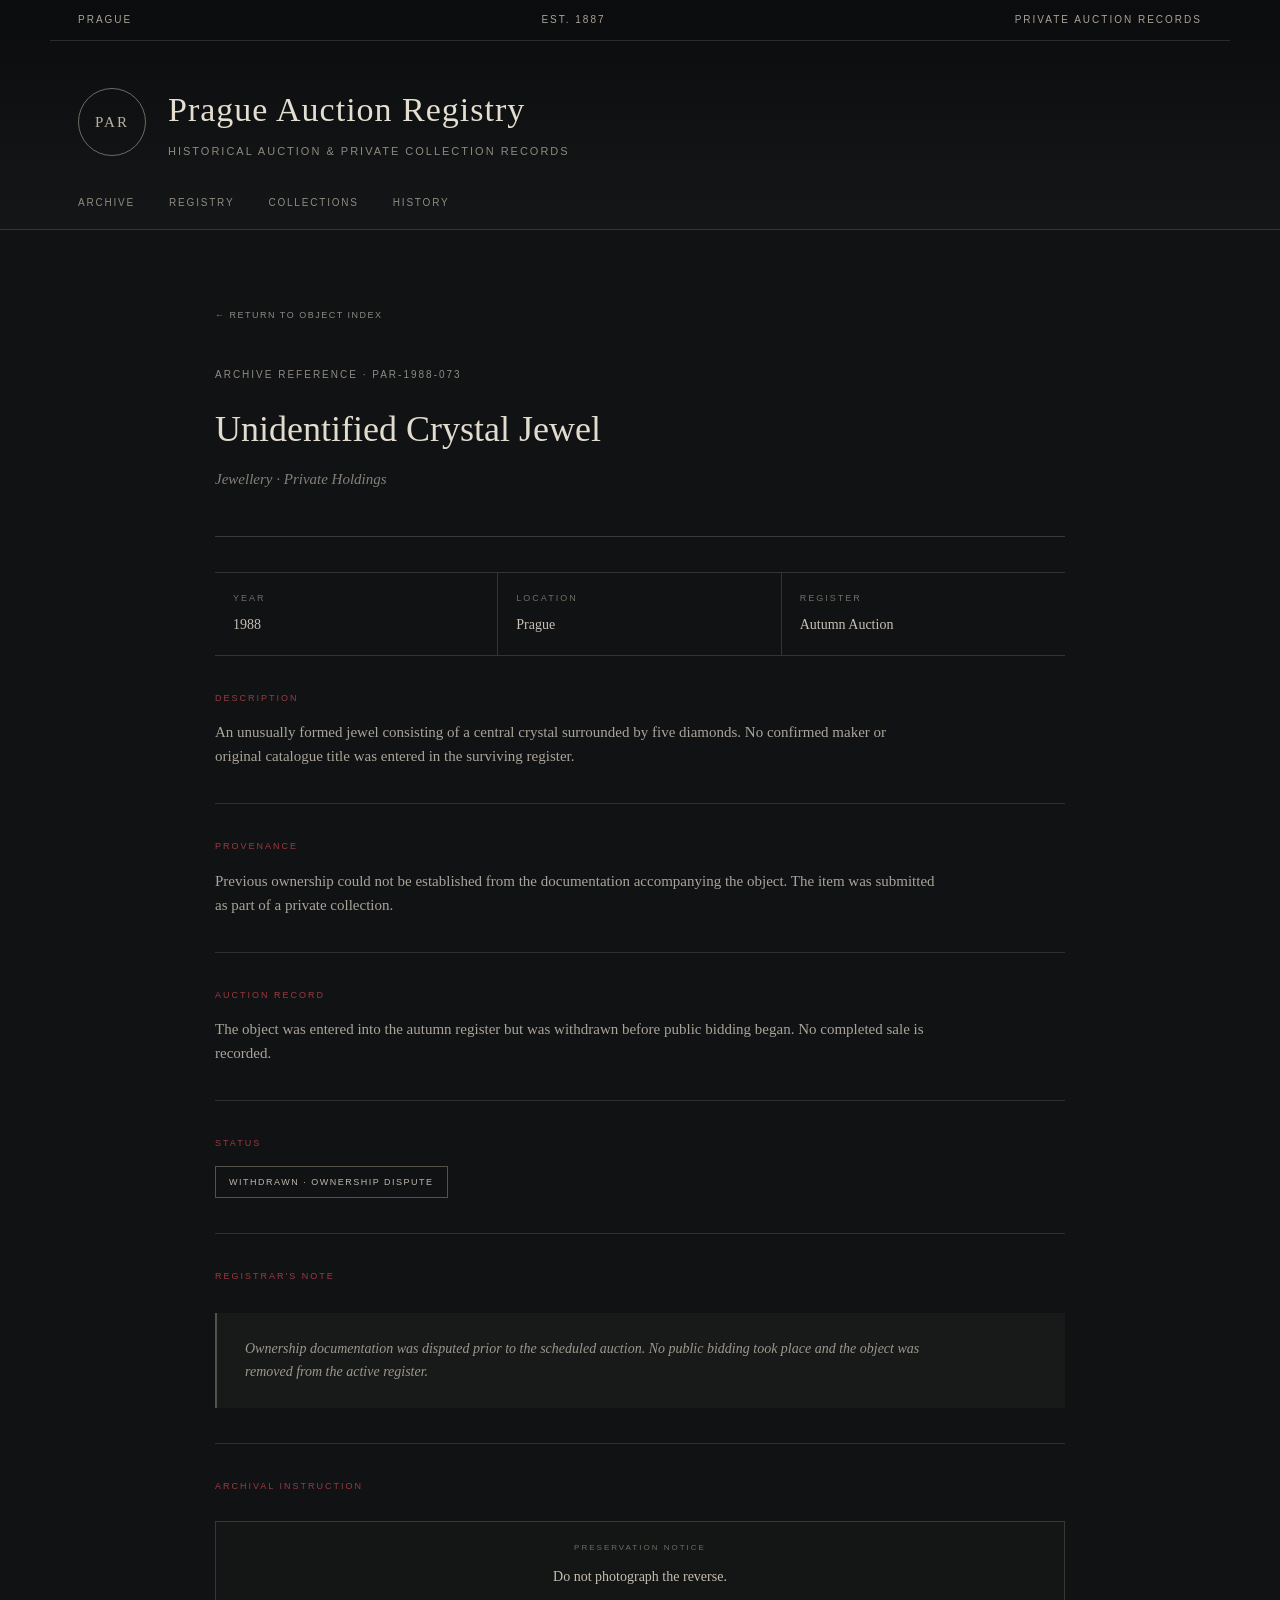
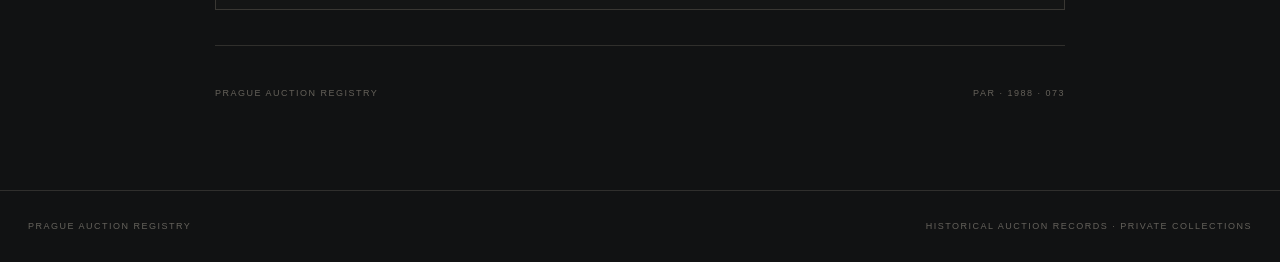
==== record-1988.html @ d550ae24 "Create record-1988.html" ====
<!DOCTYPE html>
<html lang="en">
<head>
    <meta charset="UTF-8">
    <meta name="viewport" content="width=device-width, initial-scale=1.0">

    <title>PAR-1988-073 · Prague Auction Registry</title>

    <link rel="stylesheet" href="style.css">

    <style>

        .record-page {
            max-width: 850px;
            margin: auto;
        }

        .record-header {
            padding-bottom: 30px;
            border-bottom: 1px solid #3b3935;
        }

        .record-reference {
            font-family: Arial, sans-serif;
            font-size: 10px;
            letter-spacing: 2px;
            color: #8f8b82;
            margin-bottom: 18px;
        }

        .record-title {
            margin: 0;

            font-size: 36px;
            font-weight: normal;

            color: #e2dcd0;
        }

        .record-subtitle {
            margin-top: 8px;

            font-size: 15px;
            font-style: italic;

            color: #858178;
        }

        .record-meta {
            margin-top: 35px;

            display: grid;
            grid-template-columns: repeat(3, 1fr);

            border-top: 1px solid #353431;
            border-bottom: 1px solid #353431;
        }

        .meta-item {
            padding: 18px;

            border-right: 1px solid #353431;
        }

        .meta-item:last-child {
            border-right: none;
        }

        .meta-label {
            display: block;

            margin-bottom: 6px;

            font-family: Arial, sans-serif;
            font-size: 9px;
            letter-spacing: 2px;
            text-transform: uppercase;

            color: #706d66;
        }

        .meta-value {
            font-size: 14px;
            color: #c7c0b3;
        }

        .record-section {
            padding: 35px 0;

            border-bottom: 1px solid #302f2c;
        }

        .record-section h3 {
            margin: 0 0 15px;

            font-family: Arial, sans-serif;
            font-size: 9px;
            letter-spacing: 2px;
            text-transform: uppercase;

            font-weight: normal;

            color: #9b3a40;
        }

        .record-section p {
            margin: 0;

            max-width: 720px;

            font-size: 15px;
            color: #aaa49a;
        }

        .status {
            display: inline-block;

            padding: 8px 13px;

            border: 1px solid #55514a;

            font-family: Arial, sans-serif;
            font-size: 9px;
            letter-spacing: 1.5px;
            text-transform: uppercase;

            color: #bdb6aa;
        }

        .archival-note {
            margin-top: 30px;

            padding: 25px 28px;

            background: #181919;

            border-left: 2px solid #55514a;
        }

        .archival-note p {
            font-size: 14px;
            font-style: italic;

            color: #9d988e;
        }

        .reverse-notice {
            margin-top: 28px;

            padding: 20px;

            border: 1px solid #393733;

            background: #141515;

            text-align: center;
        }

        .reverse-notice span {
            display: block;

            margin-bottom: 8px;

            font-family: Arial, sans-serif;
            font-size: 8px;
            letter-spacing: 2px;
            text-transform: uppercase;

            color: #6f6b63;
        }

        .reverse-notice strong {
            font-size: 14px;
            font-weight: normal;

            color: #c5beb1;
        }

        .record-footer {
            margin-top: 40px;

            display: flex;
            justify-content: space-between;

            font-family: Arial, sans-serif;
            font-size: 9px;
            letter-spacing: 1.5px;
            text-transform: uppercase;

            color: #65615a;
        }

        .back-link {
            display: inline-block;

            margin-bottom: 45px;

            color: #8d8981;

            font-family: Arial, sans-serif;
            font-size: 9px;
            letter-spacing: 1.5px;
            text-transform: uppercase;

            text-decoration: none;
        }

        .back-link:hover {
            color: #b43d43;
        }


        @media (max-width: 700px) {

            .record-title {
                font-size: 28px;
            }

            .record-meta {
                grid-template-columns: 1fr;
            }

            .meta-item {
                border-right: none;
                border-bottom: 1px solid #353431;
            }

            .meta-item:last-child {
                border-bottom: none;
            }

            .record-footer {
                flex-direction: column;
                gap: 8px;
            }

        }

    </style>

</head>


<body>


<header class="site-header">

    <div class="header-strip">
        <span>PRAGUE</span>
        <span>EST. 1887</span>
        <span>PRIVATE AUCTION RECORDS</span>
    </div>

    <div class="header-main">

        <div class="registry-mark">
            <div class="mark-circle">PAR</div>
        </div>

        <div class="title-block">
            <h1>Prague Auction Registry</h1>
            <p>Historical Auction &amp; Private Collection Records</p>
        </div>

    </div>

    <nav class="main-nav">
        <a href="index.html">ARCHIVE</a>
        <a href="#">REGISTRY</a>
        <a href="#">COLLECTIONS</a>
        <a href="#">HISTORY</a>
    </nav>

</header>


<main>


    <div class="record-page">

        <a href="index.html" class="back-link">
            ← RETURN TO OBJECT INDEX
        </a>


        <section class="record-header">

            <div class="record-reference">
                ARCHIVE REFERENCE · PAR-1988-073
            </div>

            <h2 class="record-title">
                Unidentified Crystal Jewel
            </h2>

            <p class="record-subtitle">
                Jewellery · Private Holdings
            </p>

        </section>


        <section class="record-meta">

            <div class="meta-item">

                <span class="meta-label">
                    Year
                </span>

                <span class="meta-value">
                    1988
                </span>

            </div>


            <div class="meta-item">

                <span class="meta-label">
                    Location
                </span>

                <span class="meta-value">
                    Prague
                </span>

            </div>


            <div class="meta-item">

                <span class="meta-label">
                    Register
                </span>

                <span class="meta-value">
                    Autumn Auction
                </span>

            </div>

        </section>


        <section class="record-section">

            <h3>
                Description
            </h3>

            <p>
                An unusually formed jewel consisting of a central
                crystal surrounded by five diamonds. No confirmed
                maker or original catalogue title was entered in
                the surviving register.
            </p>

        </section>


        <section class="record-section">

            <h3>
                Provenance
            </h3>

            <p>
                Previous ownership could not be established from
                the documentation accompanying the object.
                The item was submitted as part of a private
                collection.
            </p>

        </section>


        <section class="record-section">

            <h3>
                Auction Record
            </h3>

            <p>
                The object was entered into the autumn register
                but was withdrawn before public bidding began.
                No completed sale is recorded.
            </p>

        </section>


        <section class="record-section">

            <h3>
                Status
            </h3>

            <span class="status">
                Withdrawn · Ownership Dispute
            </span>

        </section>


        <section class="record-section">

            <h3>
                Registrar's Note
            </h3>

            <div class="archival-note">

                <p>
                    Ownership documentation was disputed prior
                    to the scheduled auction. No public bidding
                    took place and the object was removed from
                    the active register.
                </p>

            </div>

        </section>


        <section class="record-section">

            <h3>
                Archival Instruction
            </h3>

            <div class="reverse-notice">

                <span>
                    Preservation Notice
                </span>

                <strong>
                    Do not photograph the reverse.
                </strong>

            </div>

        </section>


        <div class="record-footer">

            <span>
                Prague Auction Registry
            </span>

            <span>
                PAR · 1988 · 073
            </span>

        </div>

    </div>


</main>


<footer>

    <div>
        PRAGUE AUCTION REGISTRY
    </div>

    <div>
        HISTORICAL AUCTION RECORDS · PRIVATE COLLECTIONS
    </div>

</footer>


</body>
</html>
---- style.css ----
/* =========================================
   PRAGUE AUCTION REGISTRY
   Historical Registry Aesthetic
   ========================================= */

* {
    box-sizing: border-box;
}

html {
    scroll-behavior: smooth;
}

body {
    margin: 0;
    background: #111213;
    color: #d8d2c5;
    font-family: Georgia, "Times New Roman", serif;
    line-height: 1.6;
}


/* =========================================
   HEADER
   ========================================= */

.site-header {
    background:
        linear-gradient(
            180deg,
            #0b0c0d 0%,
            #151617 100%
        );

    border-bottom: 1px solid #383735;
}

.header-strip {
    max-width: 1180px;
    margin: auto;
    padding: 12px 28px;

    display: flex;
    justify-content: space-between;

    font-family: Arial, sans-serif;
    font-size: 10px;
    letter-spacing: 2px;
    text-transform: uppercase;

    color: #aaa397;

    border-bottom: 1px solid #292a29;
}


/* Czech-inspired accent line */

.header-strip::after {
    content: "";
    position: absolute;
    left: 0;
    right: 0;
}


/* =========================================
   HEADER MAIN
   ========================================= */

.header-main {
    max-width: 1180px;
    margin: auto;
    padding: 42px 28px 34px;

    display: flex;
    align-items: center;
    gap: 22px;
}

.registry-mark {
    flex-shrink: 0;
}

.mark-circle {
    width: 68px;
    height: 68px;

    border: 1px solid #706b61;
    border-radius: 50%;

    display: flex;
    align-items: center;
    justify-content: center;

    color: #b9b1a2;

    font-family: Georgia, serif;
    font-size: 15px;
    letter-spacing: 2px;
}

.title-block h1 {
    margin: 0;

    font-size: 34px;
    font-weight: normal;
    letter-spacing: 1px;

    color: #e4ded1;
}

.title-block p {
    margin: 6px 0 0;

    font-family: Arial, sans-serif;
    font-size: 11px;
    letter-spacing: 2px;
    text-transform: uppercase;

    color: #8f8a80;
}


/* =========================================
   NAVIGATION
   ========================================= */

.main-nav {
    max-width: 1180px;
    margin: auto;

    padding: 0 28px 18px;

    display: flex;
    gap: 34px;
}

.main-nav a {
    color: #918c82;
    text-decoration: none;

    font-family: Arial, sans-serif;
    font-size: 10px;
    letter-spacing: 1.8px;

    transition: color 0.2s ease;
}

.main-nav a:hover {
    color: #b43d43;
}


/* =========================================
   MAIN
   ========================================= */

main {
    max-width: 1000px;
    margin: auto;
    padding: 70px 28px 90px;
}


/* =========================================
   INTRO
   ========================================= */

.intro {
    max-width: 760px;
    margin-bottom: 65px;
}

.section-label {
    margin-bottom: 13px;

    font-family: Arial, sans-serif;
    font-size: 9px;
    letter-spacing: 2.5px;
    text-transform: uppercase;

    color: #9b3a40;
}

.intro h2 {
    margin: 0 0 18px;

    font-size: 32px;
    font-weight: normal;

    color: #e1dbcf;
}

.intro p {
    margin: 0;

    max-width: 690px;

    font-size: 15px;
    color: #a9a398;
}


/* =========================================
   INDEX SECTION
   ========================================= */

.index-section {
    border-top: 1px solid #3a3936;
}

.section-heading {
    display: grid;
    grid-template-columns: 1fr 240px;

    padding: 15px 18px;

    font-family: Arial, sans-serif;
    font-size: 9px;
    letter-spacing: 2px;
    text-transform: uppercase;

    color: #77736b;

    border-bottom: 1px solid #302f2d;
}


/* =========================================
   OBJECT ENTRIES
   ========================================= */

.object-entry {
    display: grid;
    grid-template-columns: 1fr 240px;

    padding: 21px 18px;

    border-bottom: 1px solid #292927;

    cursor: pointer;

    transition:
        background 0.2s ease,
        padding-left 0.2s ease;
}

.object-entry:hover {
    background: #181918;
    padding-left: 24px;
}

.object-name {
    font-size: 16px;
    color: #d4cec1;
}

.object-meta {
    font-family: Arial, sans-serif;
    font-size: 10px;
    letter-spacing: 1px;
    text-transform: uppercase;

    color: #77746d;

    display: flex;
    align-items: center;
}


/* =========================================
   OBJECT PANEL
   ========================================= */

.object-panel {
    display: none;

    position: relative;

    margin: 50px 0;

    padding: 38px 42px;

    background: #1b1c1c;

    border: 1px solid #4a4741;

    box-shadow:
        0 18px 45px rgba(0, 0, 0, 0.35);
}

.object-panel.visible {
    display: block;
}

.close-panel {
    position: absolute;
    top: 15px;
    right: 18px;

    border: none;
    background: transparent;

    color: #77736c;

    font-size: 24px;

    cursor: pointer;
}

.close-panel:hover {
    color: #b43d43;
}

.object-panel h2 {
    margin: 0 0 30px;

    font-size: 27px;
    font-weight: normal;

    color: #e2dcd0;
}

.panel-details {
    border-top: 1px solid #373632;
}

.panel-details p {
    margin: 0;
    padding: 13px 0;

    display: flex;
    justify-content: space-between;

    border-bottom: 1px solid #2d2d2a;
}

.panel-details span {
    font-family: Arial, sans-serif;
    font-size: 9px;
    letter-spacing: 2px;
    text-transform: uppercase;

    color: #77736b;
}

.panel-details strong {
    font-weight: normal;
    color: #c9c2b5;
}

.panel-note {
    margin: 28px 0 0;

    font-size: 13px;
    font-style: italic;

    color: #858178;
}


/* =========================================
   REFERENCE SEARCH
   ========================================= */

.reference-search {
    margin-top: 85px;

    padding: 42px;

    background: #191a1a;

    border: 1px solid #383733;
}

.reference-search h2 {
    margin: 0 0 10px;

    font-size: 25px;
    font-weight: normal;

    color: #ddd7ca;
}

.reference-search > p {
    margin: 0 0 25px;

    font-size: 14px;
    color: #929087;
}

.search-box {
    display: flex;
    max-width: 620px;
}

.search-box input {
    flex: 1;

    padding: 15px 17px;

    background: #0f1010;

    border: 1px solid #45433f;
    border-right: none;

    color: #d8d1c4;

    font-family: Georgia, serif;
    font-size: 14px;

    outline: none;
}

.search-box input:focus {
    border-color: #6b665d;
}

.search-box button {
    padding: 0 25px;

    background: #252624;

    border: 1px solid #45433f;

    color: #c5beb1;

    font-family: Arial, sans-serif;
    font-size: 9px;
    letter-spacing: 1.8px;

    cursor: pointer;
}

.search-box button:hover {
    background: #302f2c;
    color: #e0d9cc;
}

.search-message {
    min-height: 20px;

    margin: 13px 0 0;

    font-family: Arial, sans-serif;
    font-size: 10px;
    letter-spacing: 0.8px;

    color: #a33a40;
}


/* =========================================
   ARCHIVE NOTE
   ========================================= */

.archive-note {
    margin-top: 70px;

    padding: 28px 30px;

    border-left: 2px solid #3e4142;

    background: #161717;
}

.note-label {
    margin-bottom: 8px;

    font-family: Arial, sans-serif;
    font-size: 9px;
    letter-spacing: 2px;
    text-transform: uppercase;

    color: #77746d;
}

.archive-note p {
    margin: 0;

    max-width: 720px;

    font-size: 13px;
    color: #87837b;
}


/* =========================================
   FOOTER
   ========================================= */

footer {
    padding: 28px;

    border-top: 1px solid #302f2d;

    display: flex;
    justify-content: space-between;

    font-family: Arial, sans-serif;
    font-size: 9px;
    letter-spacing: 1.5px;
    text-transform: uppercase;

    color: #65625c;
}


/* =========================================
   RESPONSIVE
   ========================================= */

@media (max-width: 700px) {

    .header-strip {
        padding: 10px 18px;
        flex-direction: column;
        gap: 4px;
    }

    .header-main {
        padding: 30px 18px 25px;
    }

    .mark-circle {
        width: 55px;
        height: 55px;
        font-size: 12px;
    }

    .title-block h1 {
        font-size: 25px;
    }

    .title-block p {
        font-size: 9px;
    }

    .main-nav {
        padding: 0 18px 16px;
        gap: 18px;
        flex-wrap: wrap;
    }

    main {
        padding: 50px 18px 70px;
    }

    .intro h2 {
        font-size: 27px;
    }

    .section-heading {
        grid-template-columns: 1fr 130px;
    }

    .object-entry {
        grid-template-columns: 1fr 130px;
        padding: 18px 12px;
    }

    .object-name {
        font-size: 14px;
    }

    .object-meta {
        font-size: 8px;
    }

    .object-panel {
        padding: 30px 22px;
    }

    .reference-search {
        padding: 30px 22px;
    }

    .search-box {
        flex-direction: column;
    }

    .search-box input {
        border-right: 1px solid #45433f;
    }

    .search-box button {
        padding: 14px;
    }

    footer {
        flex-direction: column;
        gap: 8px;
    }
}
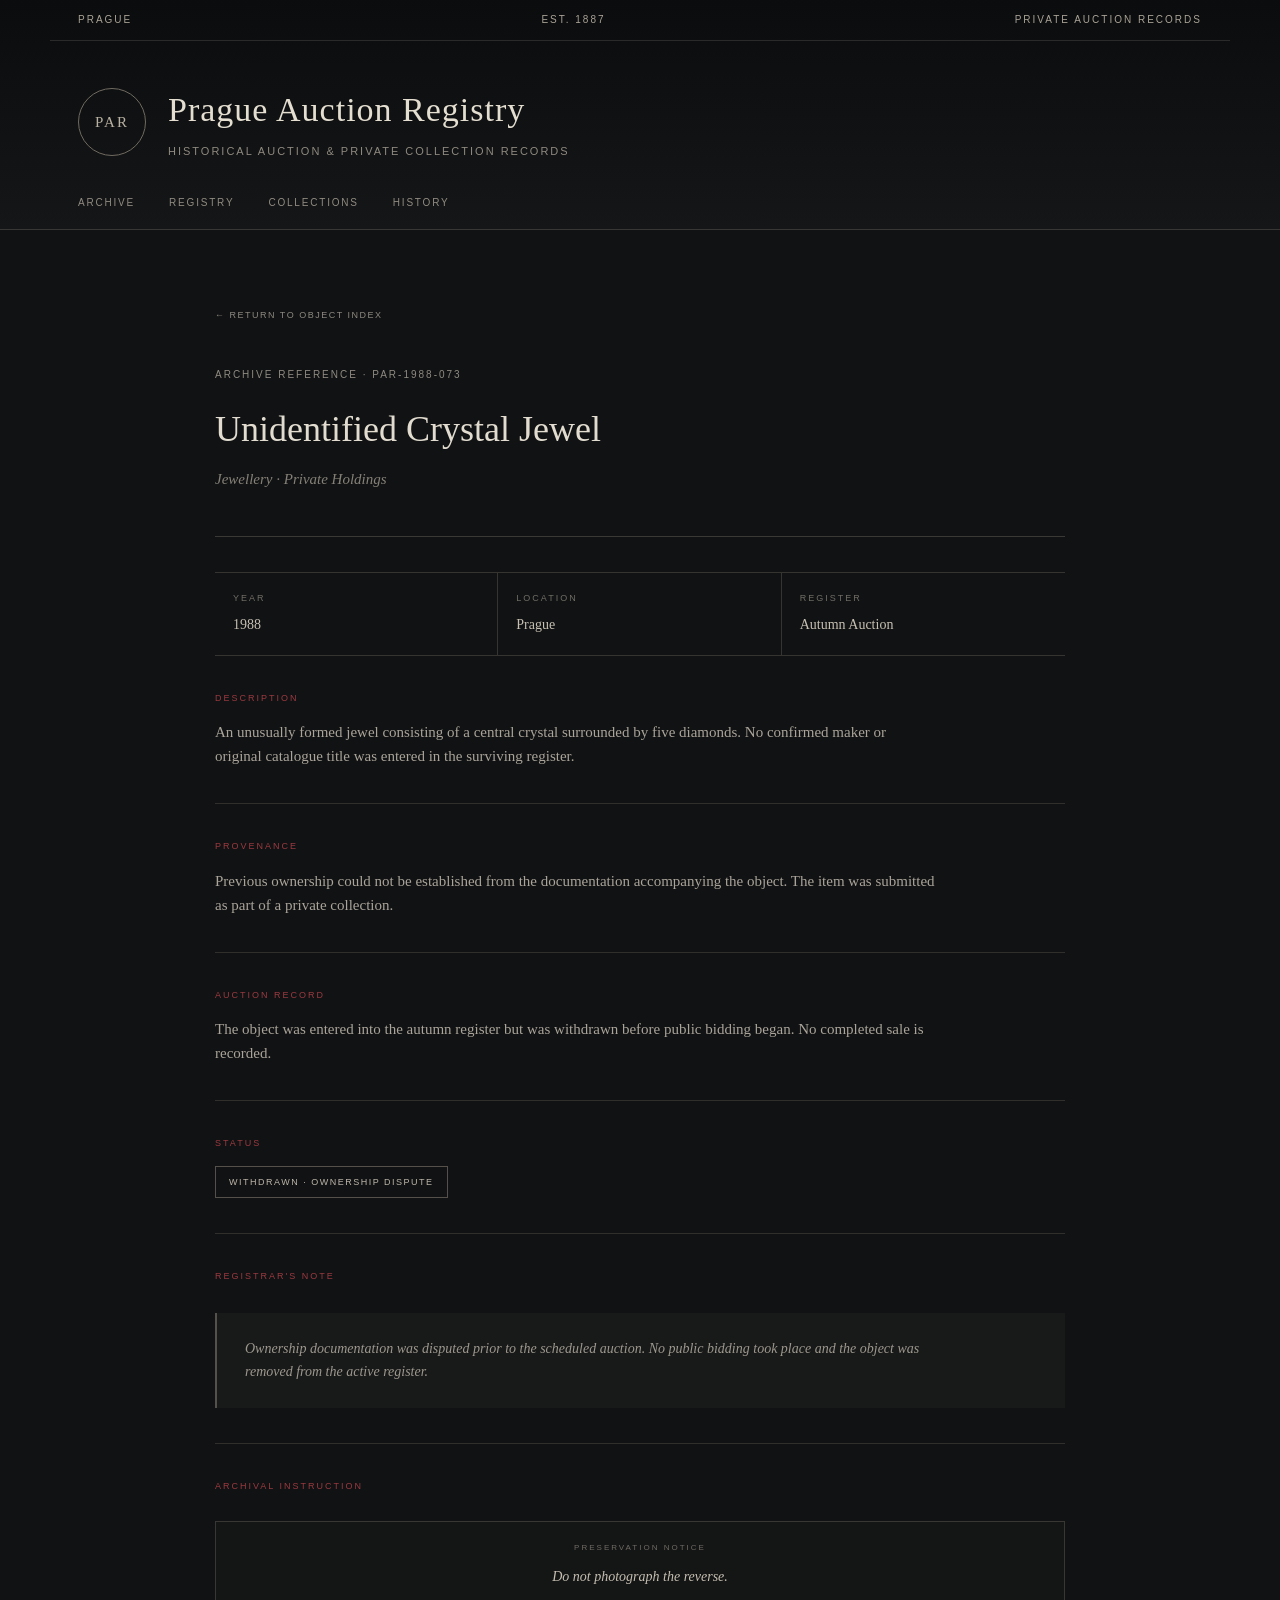
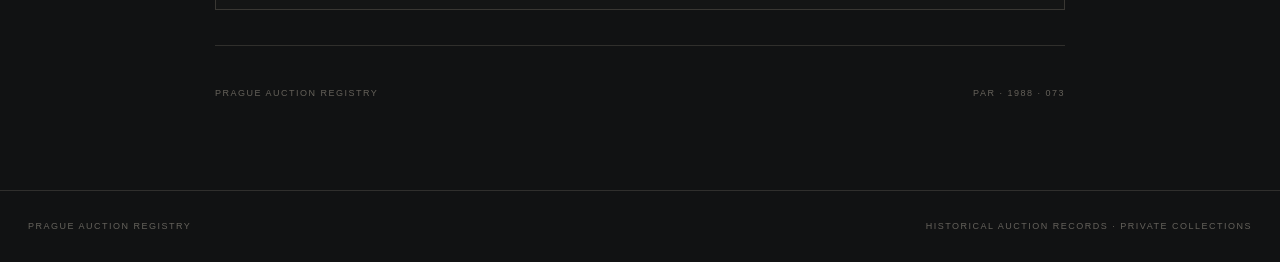
==== commit f5d2839a: "Change text to italic in preservation notice" ====
--- a/record-1988.html
+++ b/record-1988.html
@@ -438,7 +438,7 @@
                 </span>
 
                 <strong>
-                    Do not photograph the reverse.
+                    <em>Do not photograph the reverse.</em>
                 </strong>
 
             </div>
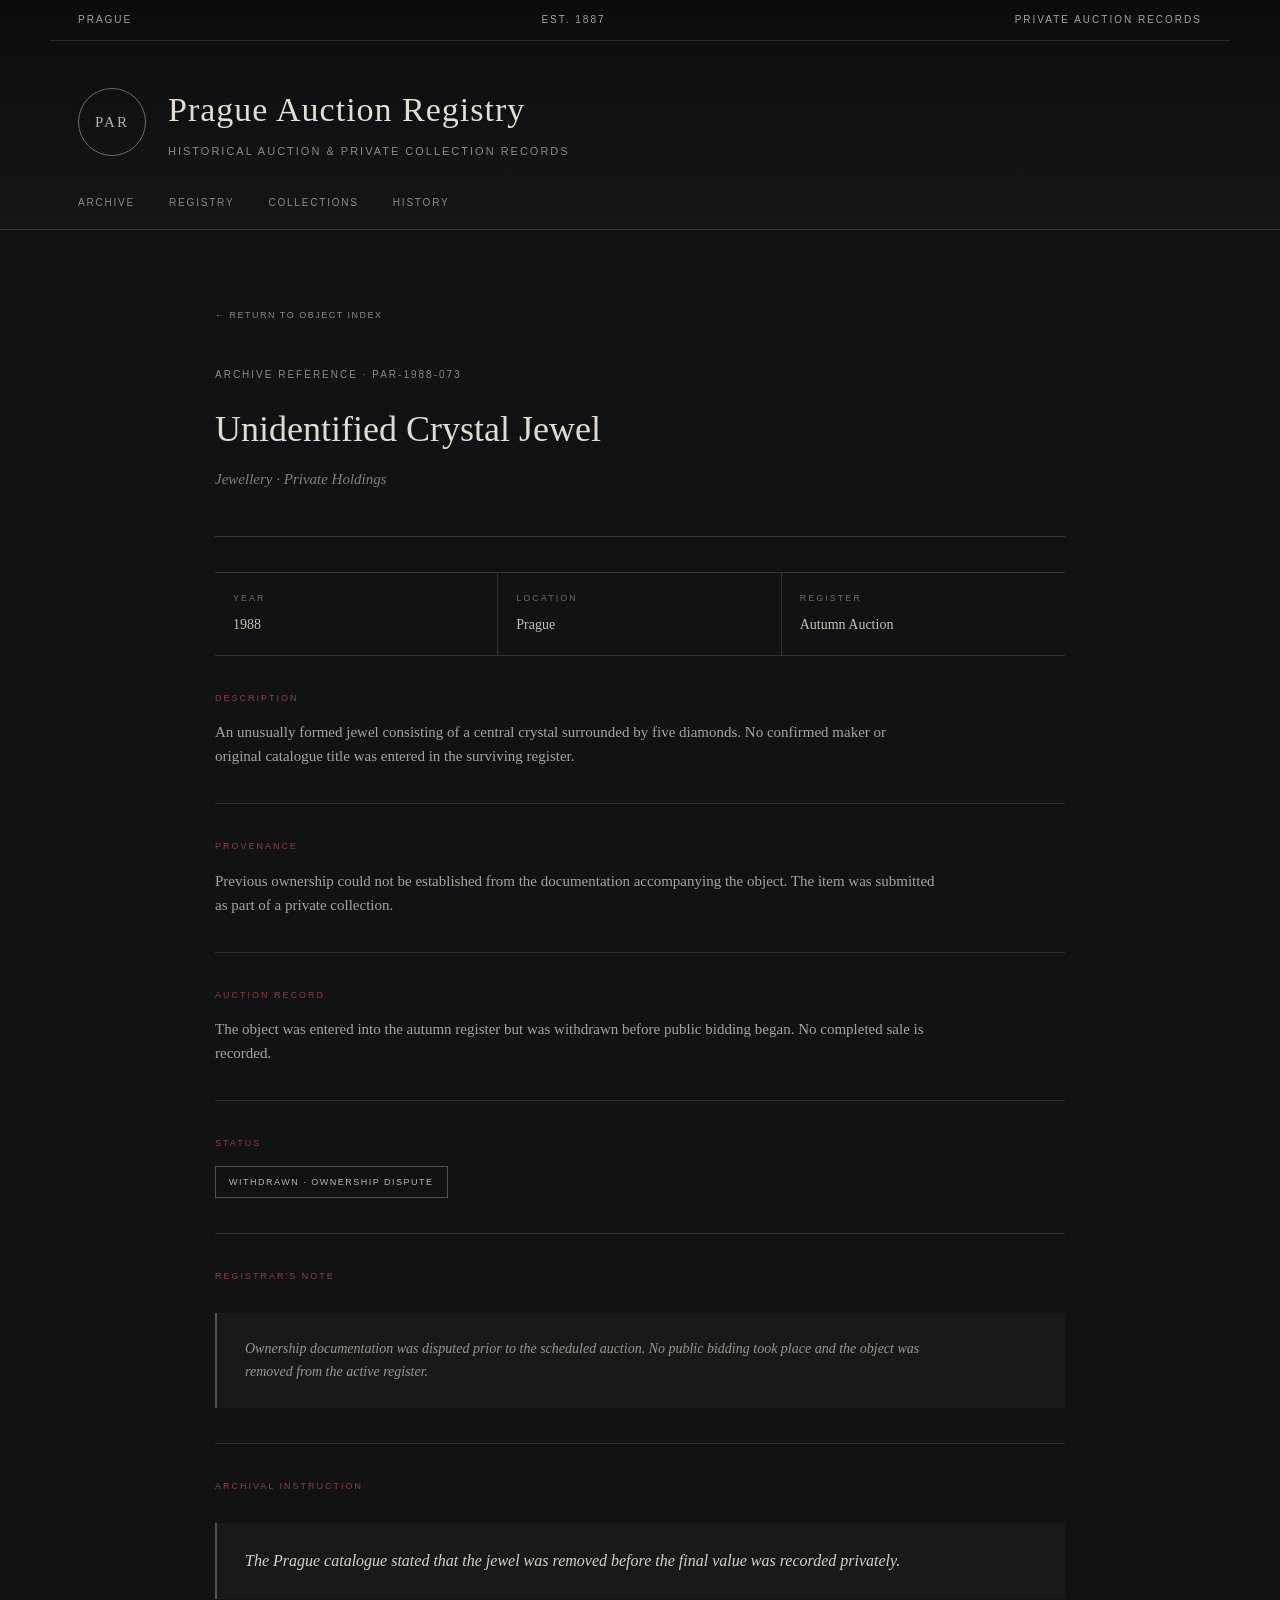
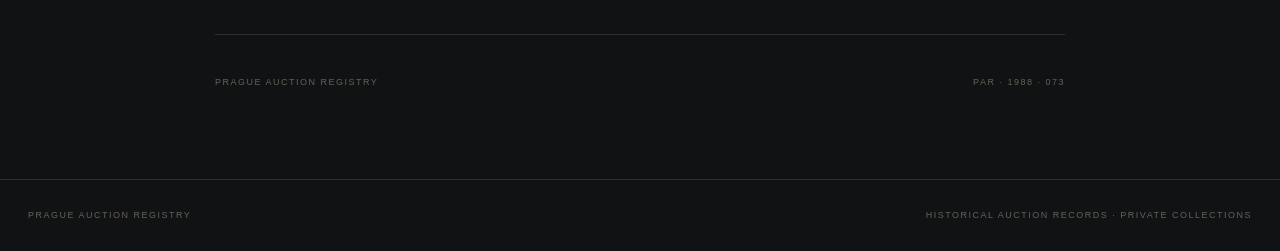
==== commit 1ce6541e: "Update archival instructions in record-1988.html Replaced preservation notice with archival note abo" ====
--- a/record-1988.html
+++ b/record-1988.html
@@ -431,18 +431,10 @@
                 Archival Instruction
             </h3>
 
-            <div class="reverse-notice">
-
-                <span>
-                    Preservation Notice
-                </span>
-
-                <strong>
-                    <em>Do not photograph the reverse.</em>
-                </strong>
-
-            </div>
-
+           <div class="archival-note">
+    <em>The Prague catalogue stated that the jewel was removed before the final
+    value was recorded privately.</em>
+</div>
         </section>
 
 
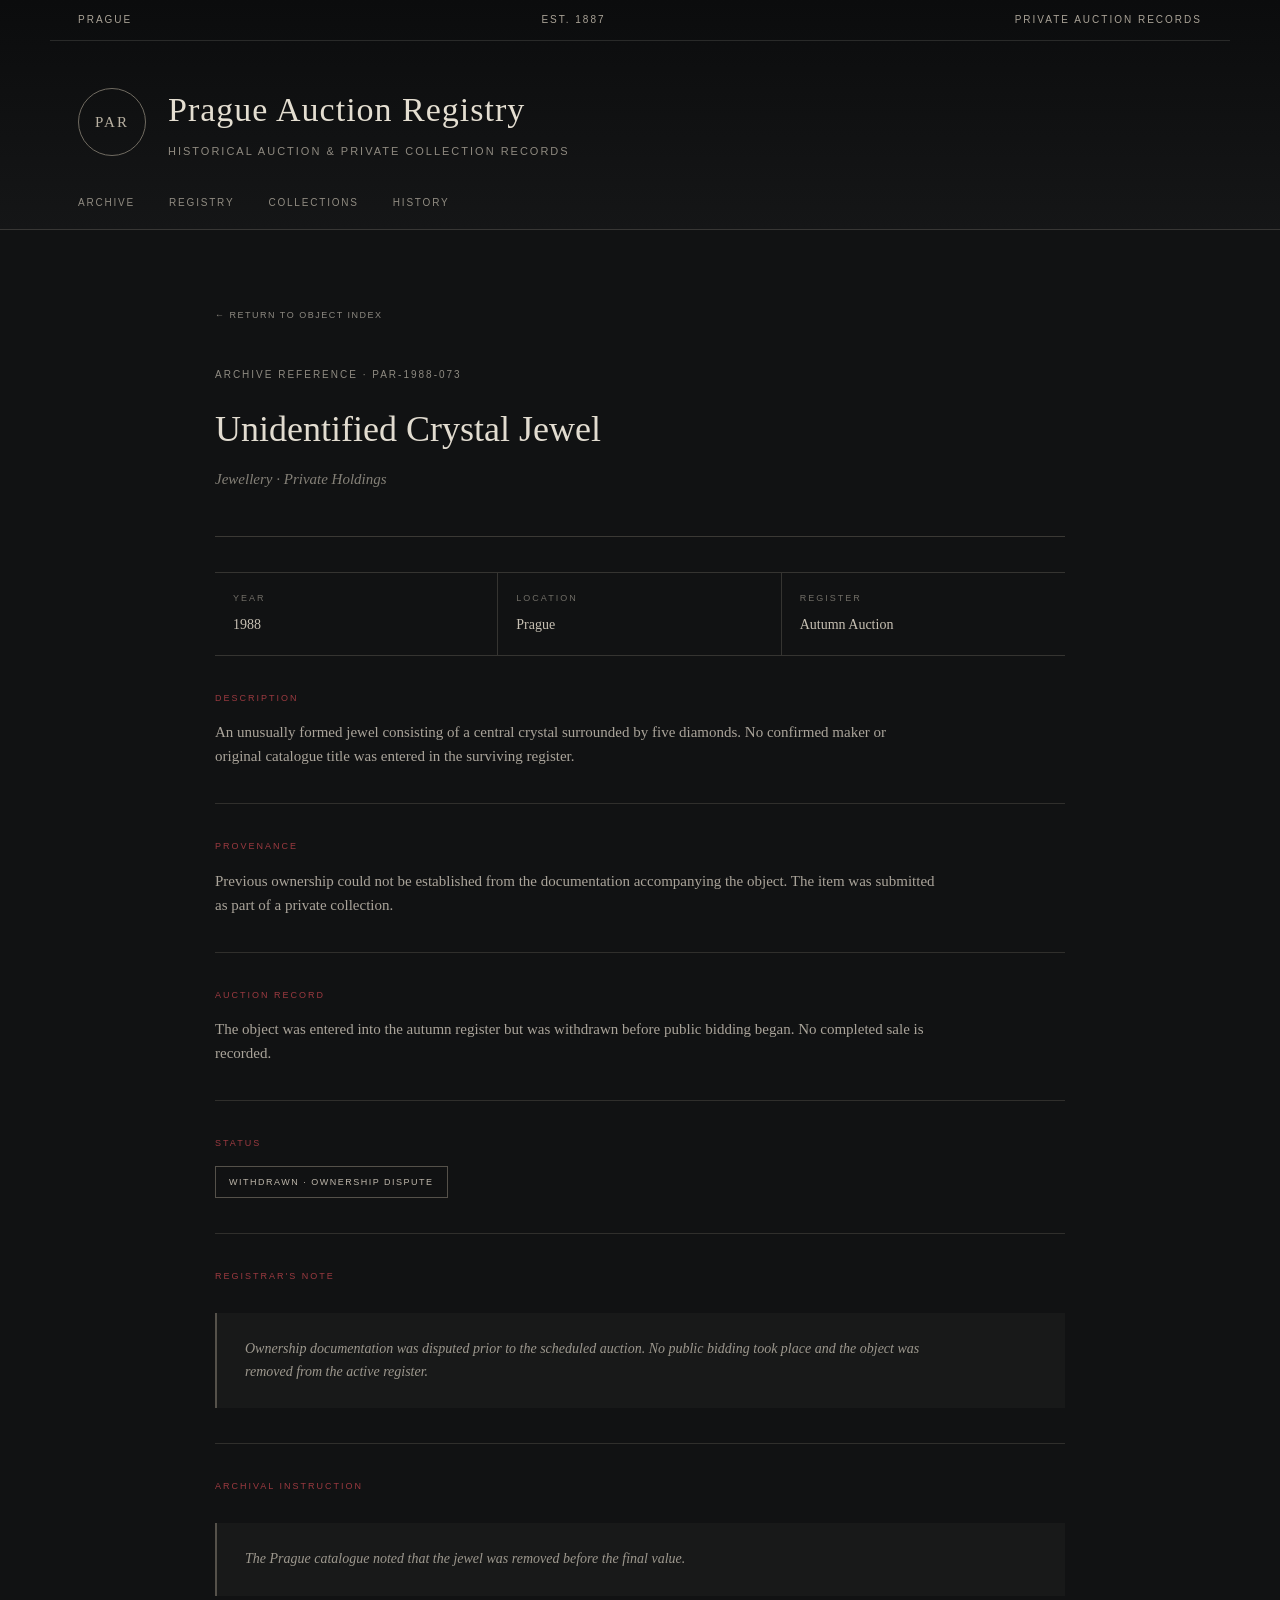
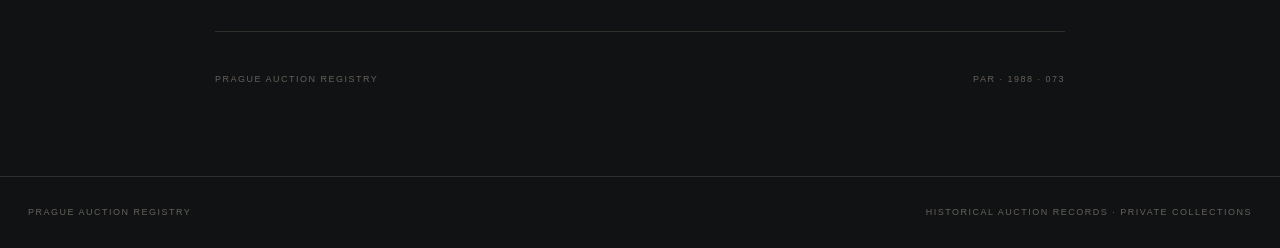
==== commit 3bbf7420: "Revise archival note in record-1988.html Updated archival note text for clarity and consistency." ====
--- a/record-1988.html
+++ b/record-1988.html
@@ -30,35 +30,28 @@
 
         .record-title {
             margin: 0;
-
             font-size: 36px;
             font-weight: normal;
-
             color: #e2dcd0;
         }
 
         .record-subtitle {
             margin-top: 8px;
-
             font-size: 15px;
             font-style: italic;
-
             color: #858178;
         }
 
         .record-meta {
             margin-top: 35px;
-
             display: grid;
             grid-template-columns: repeat(3, 1fr);
-
             border-top: 1px solid #353431;
             border-bottom: 1px solid #353431;
         }
 
         .meta-item {
             padding: 18px;
-
             border-right: 1px solid #353431;
         }
 
@@ -68,14 +61,11 @@
 
         .meta-label {
             display: block;
-
             margin-bottom: 6px;
-
             font-family: Arial, sans-serif;
             font-size: 9px;
             letter-spacing: 2px;
             text-transform: uppercase;
-
             color: #706d66;
         }
 
@@ -86,129 +76,99 @@
 
         .record-section {
             padding: 35px 0;
-
             border-bottom: 1px solid #302f2c;
         }
 
         .record-section h3 {
             margin: 0 0 15px;
-
             font-family: Arial, sans-serif;
             font-size: 9px;
             letter-spacing: 2px;
             text-transform: uppercase;
-
             font-weight: normal;
-
             color: #9b3a40;
         }
 
         .record-section p {
             margin: 0;
-
             max-width: 720px;
-
             font-size: 15px;
             color: #aaa49a;
         }
 
         .status {
             display: inline-block;
-
             padding: 8px 13px;
-
             border: 1px solid #55514a;
-
             font-family: Arial, sans-serif;
             font-size: 9px;
             letter-spacing: 1.5px;
             text-transform: uppercase;
-
             color: #bdb6aa;
         }
 
         .archival-note {
             margin-top: 30px;
-
             padding: 25px 28px;
-
             background: #181919;
-
             border-left: 2px solid #55514a;
         }
 
         .archival-note p {
             font-size: 14px;
             font-style: italic;
-
             color: #9d988e;
         }
 
         .reverse-notice {
             margin-top: 28px;
-
             padding: 20px;
-
             border: 1px solid #393733;
-
             background: #141515;
-
             text-align: center;
         }
 
         .reverse-notice span {
             display: block;
-
             margin-bottom: 8px;
-
             font-family: Arial, sans-serif;
             font-size: 8px;
             letter-spacing: 2px;
             text-transform: uppercase;
-
             color: #6f6b63;
         }
 
         .reverse-notice strong {
             font-size: 14px;
             font-weight: normal;
-
             color: #c5beb1;
         }
 
         .record-footer {
             margin-top: 40px;
-
             display: flex;
             justify-content: space-between;
-
             font-family: Arial, sans-serif;
             font-size: 9px;
             letter-spacing: 1.5px;
             text-transform: uppercase;
-
             color: #65615a;
         }
 
         .back-link {
             display: inline-block;
-
             margin-bottom: 45px;
-
             color: #8d8981;
-
             font-family: Arial, sans-serif;
             font-size: 9px;
             letter-spacing: 1.5px;
             text-transform: uppercase;
-
             text-decoration: none;
         }
 
         .back-link:hover {
             color: #b43d43;
         }
-
 
         @media (max-width: 700px) {
 
@@ -431,10 +391,15 @@
                 Archival Instruction
             </h3>
 
-           <div class="archival-note">
-    <em>The Prague catalogue stated that the jewel was removed before the final
-    value was recorded privately.</em>
-</div>
+            <div class="archival-note">
+
+                <p>
+                    The Prague catalogue noted that the jewel was
+                    removed before the final value.
+                </p>
+
+            </div>
+
         </section>
 
 
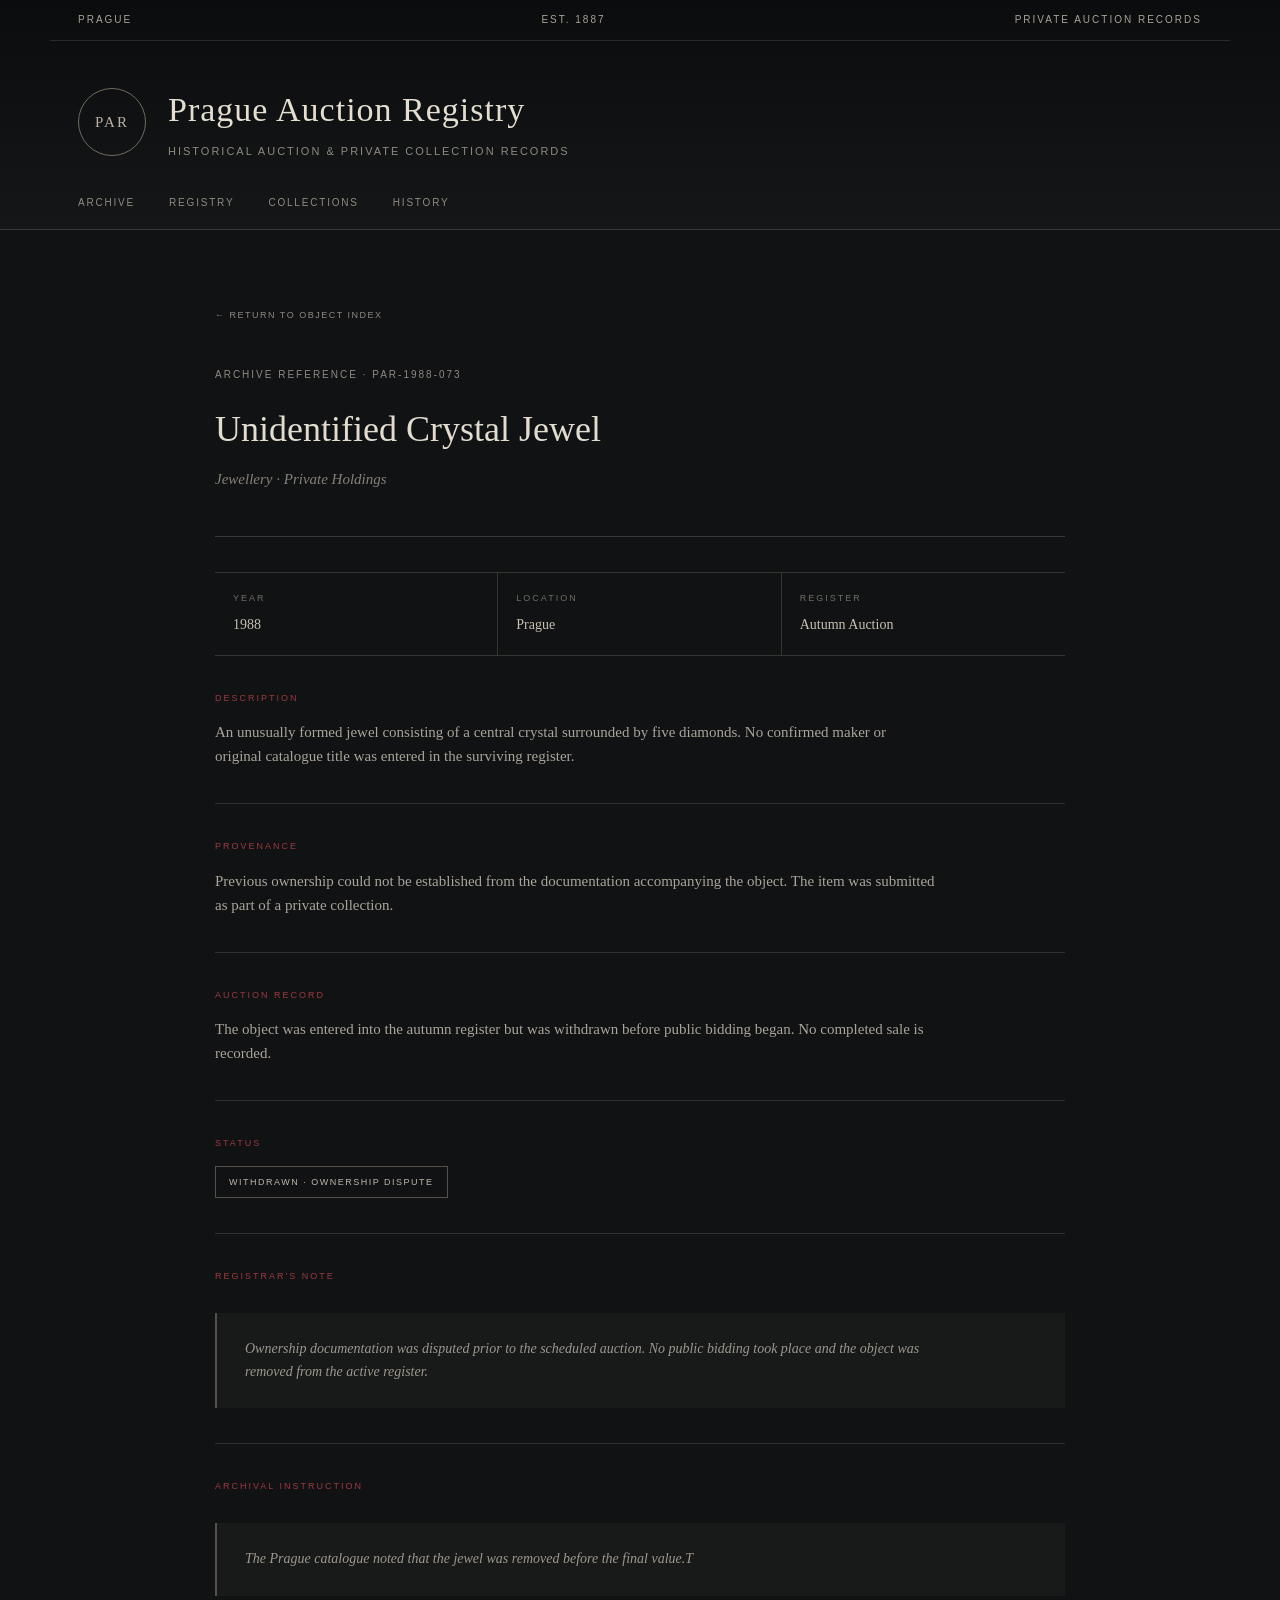
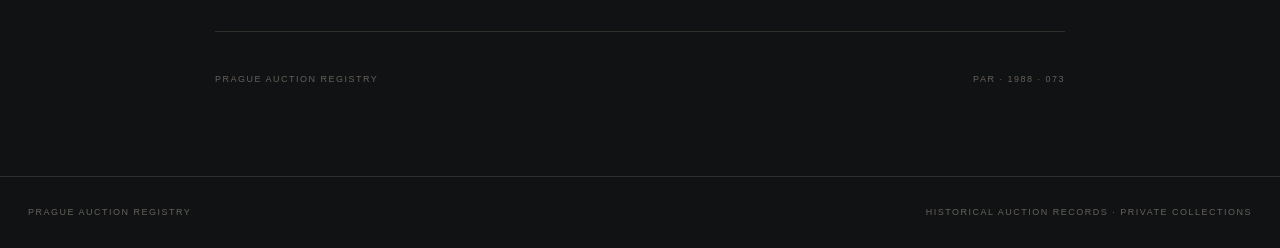
==== commit 060316fb: "Update record-1988.html" ====
--- a/record-1988.html
+++ b/record-1988.html
@@ -394,8 +394,8 @@
             <div class="archival-note">
 
                 <p>
-                    The Prague catalogue noted that the jewel was
-                    removed before the final value.
+                    <em>The Prague catalogue noted that the jewel was
+                    removed before the final value.</em>T
                 </p>
 
             </div>
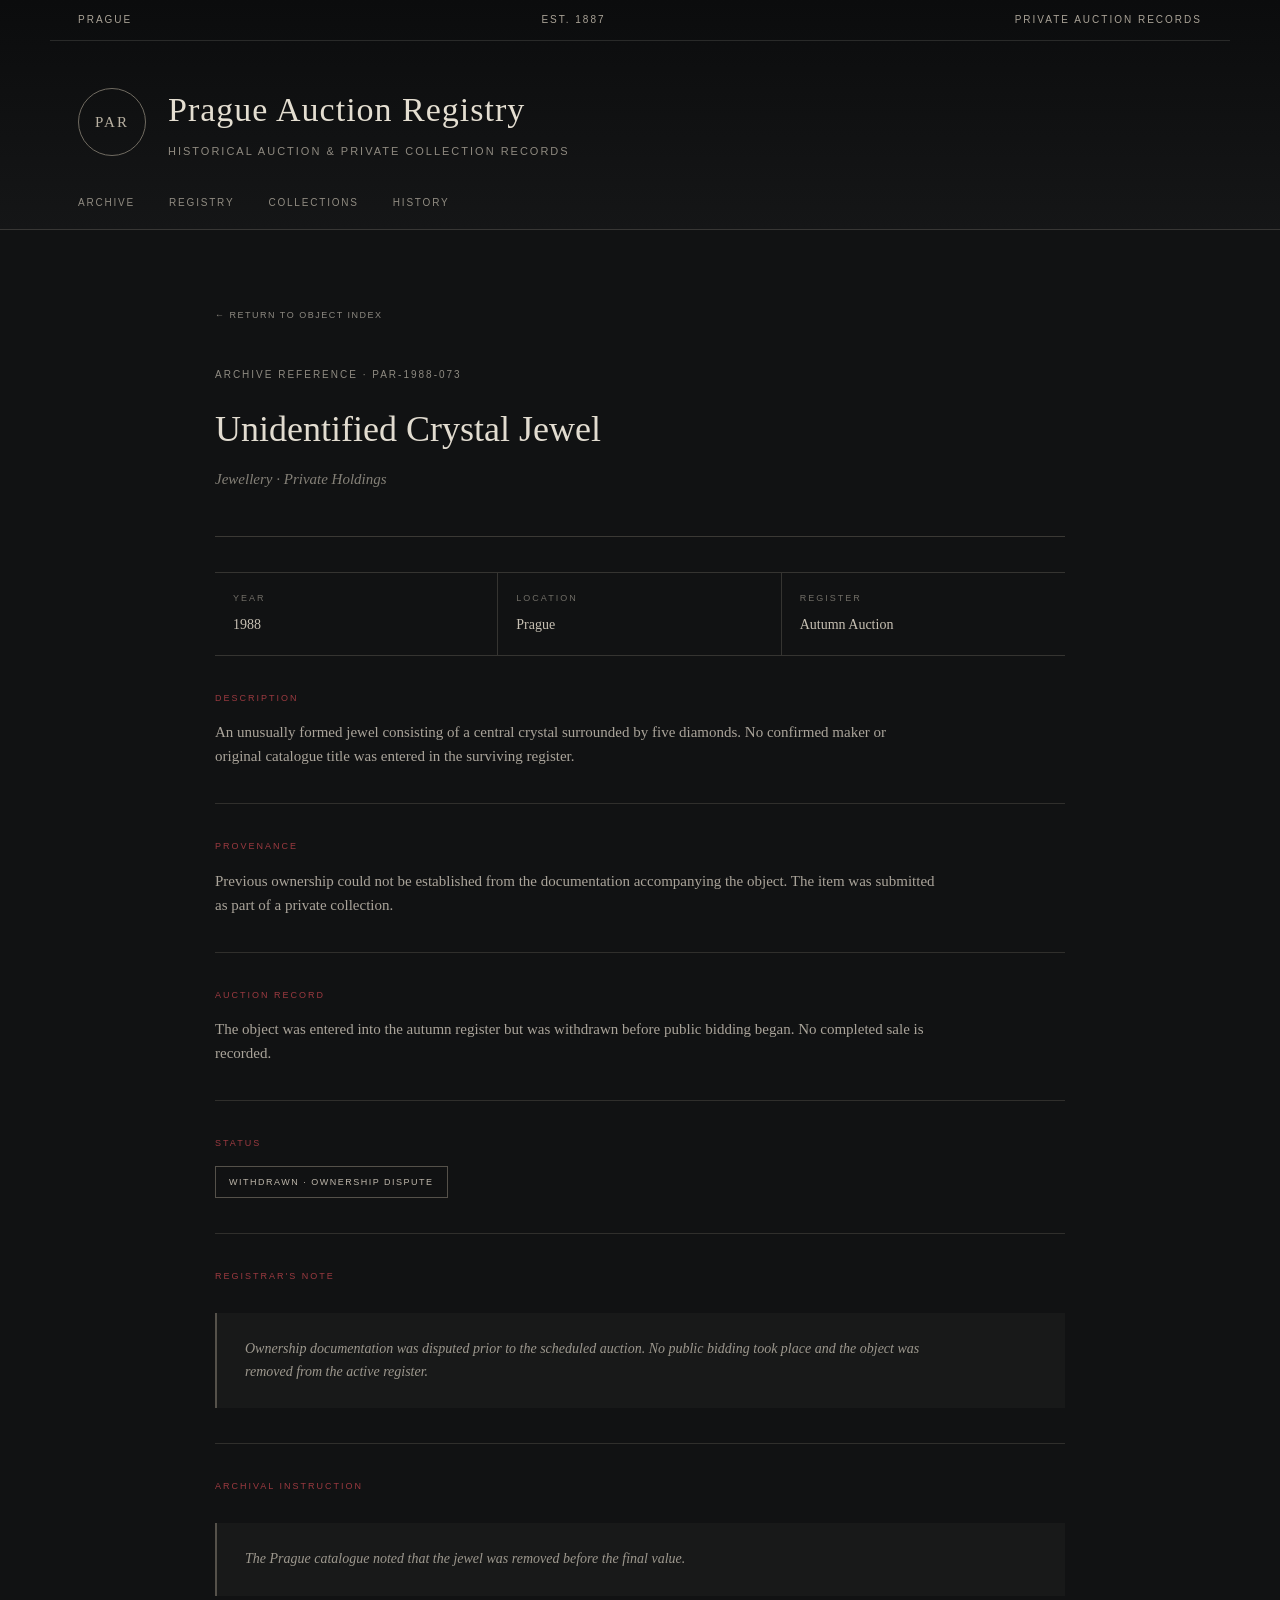
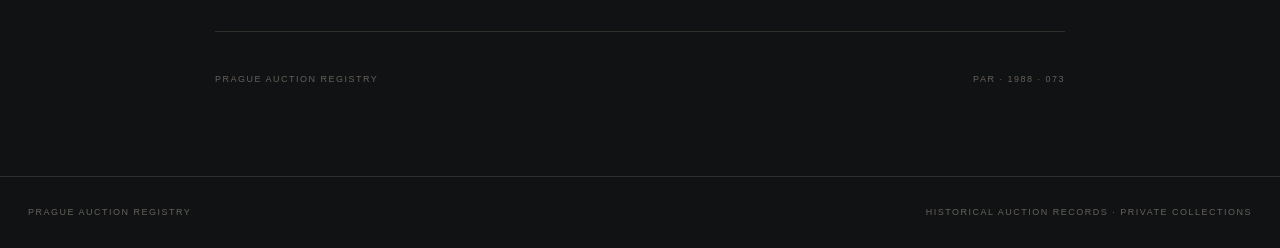
==== commit b4e9dd49: "Fix typo in archival note paragraph" ====
--- a/record-1988.html
+++ b/record-1988.html
@@ -395,7 +395,7 @@
 
                 <p>
                     <em>The Prague catalogue noted that the jewel was
-                    removed before the final value.</em>T
+                    removed before the final value.</em>
                 </p>
 
             </div>
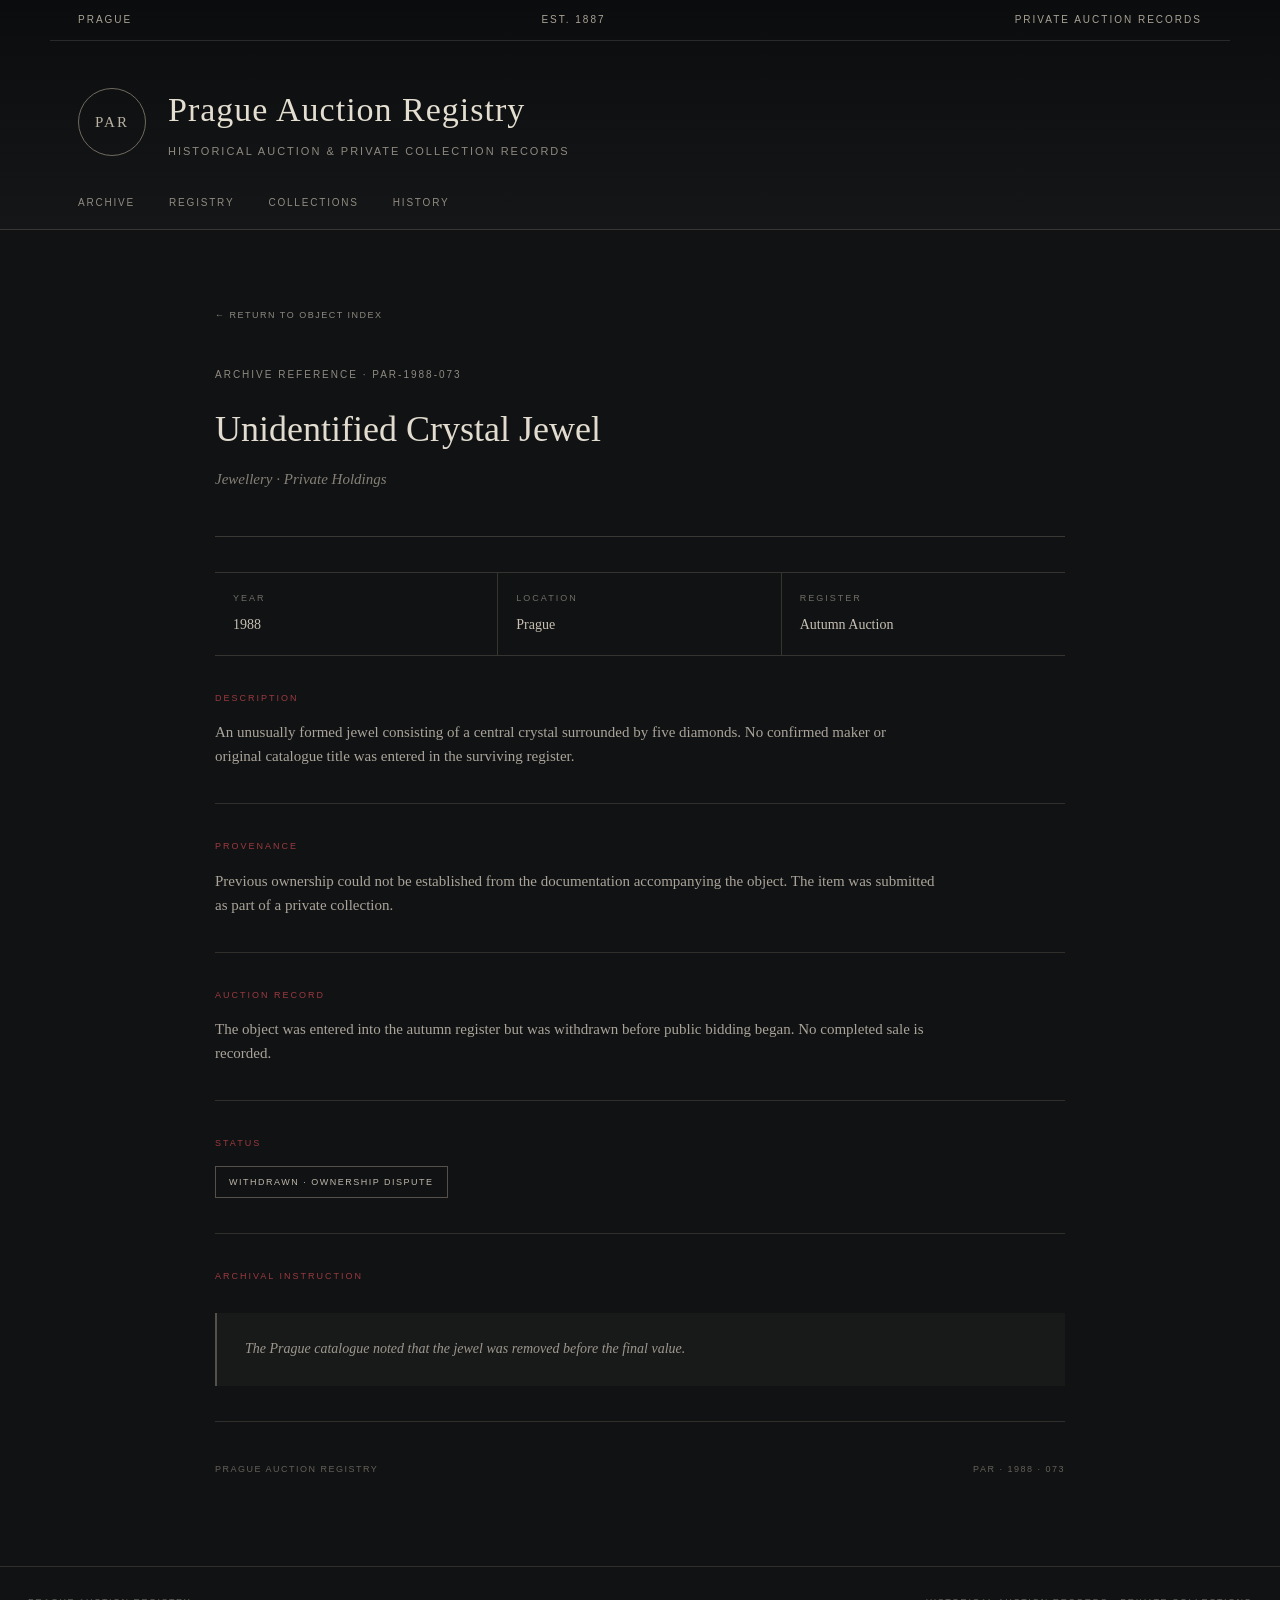
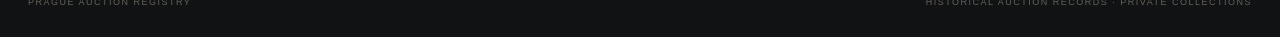
==== commit 43889e50: "Delete Registrar's Note section from record-1988.html Removed the Registrar's Note section from the " ====
--- a/record-1988.html
+++ b/record-1988.html
@@ -365,24 +365,7 @@
         </section>
 
 
-        <section class="record-section">
-
-            <h3>
-                Registrar's Note
-            </h3>
-
-            <div class="archival-note">
-
-                <p>
-                    Ownership documentation was disputed prior
-                    to the scheduled auction. No public bidding
-                    took place and the object was removed from
-                    the active register.
-                </p>
-
-            </div>
-
-        </section>
+       
 
 
         <section class="record-section">
